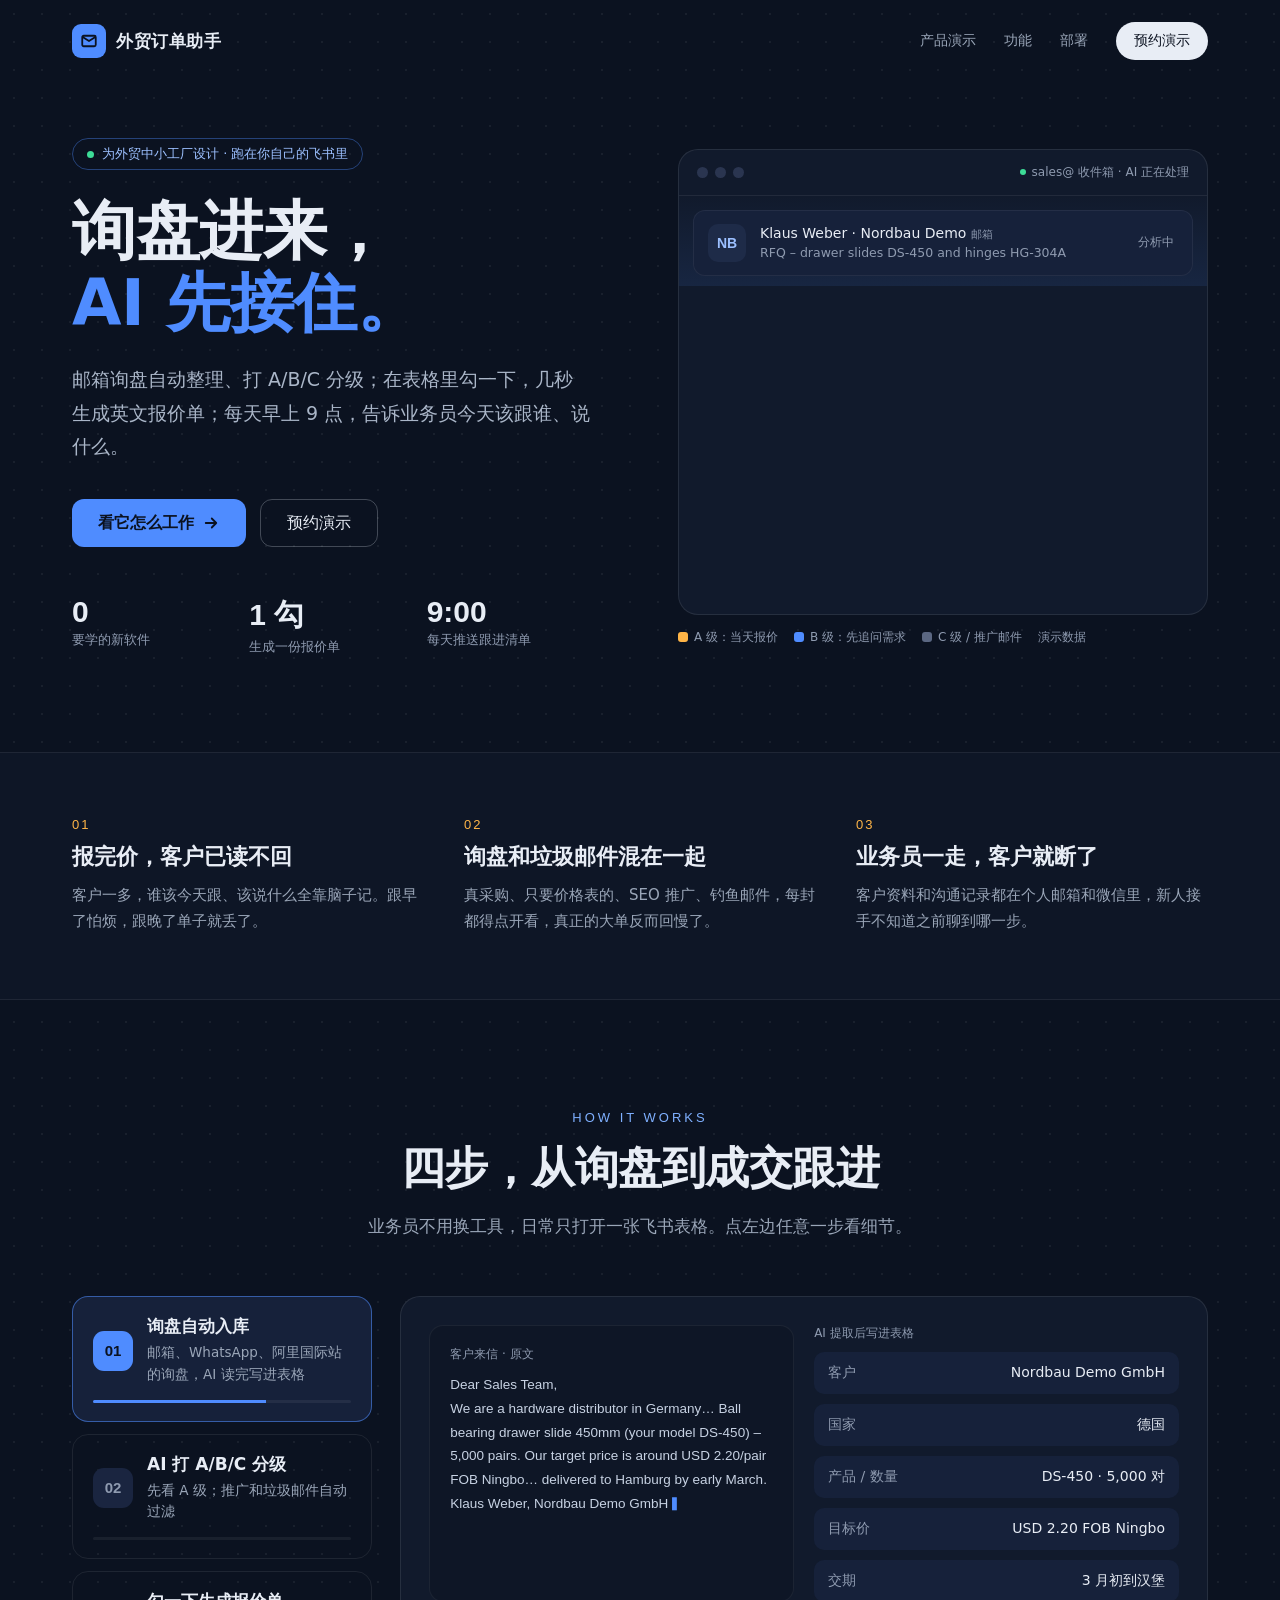
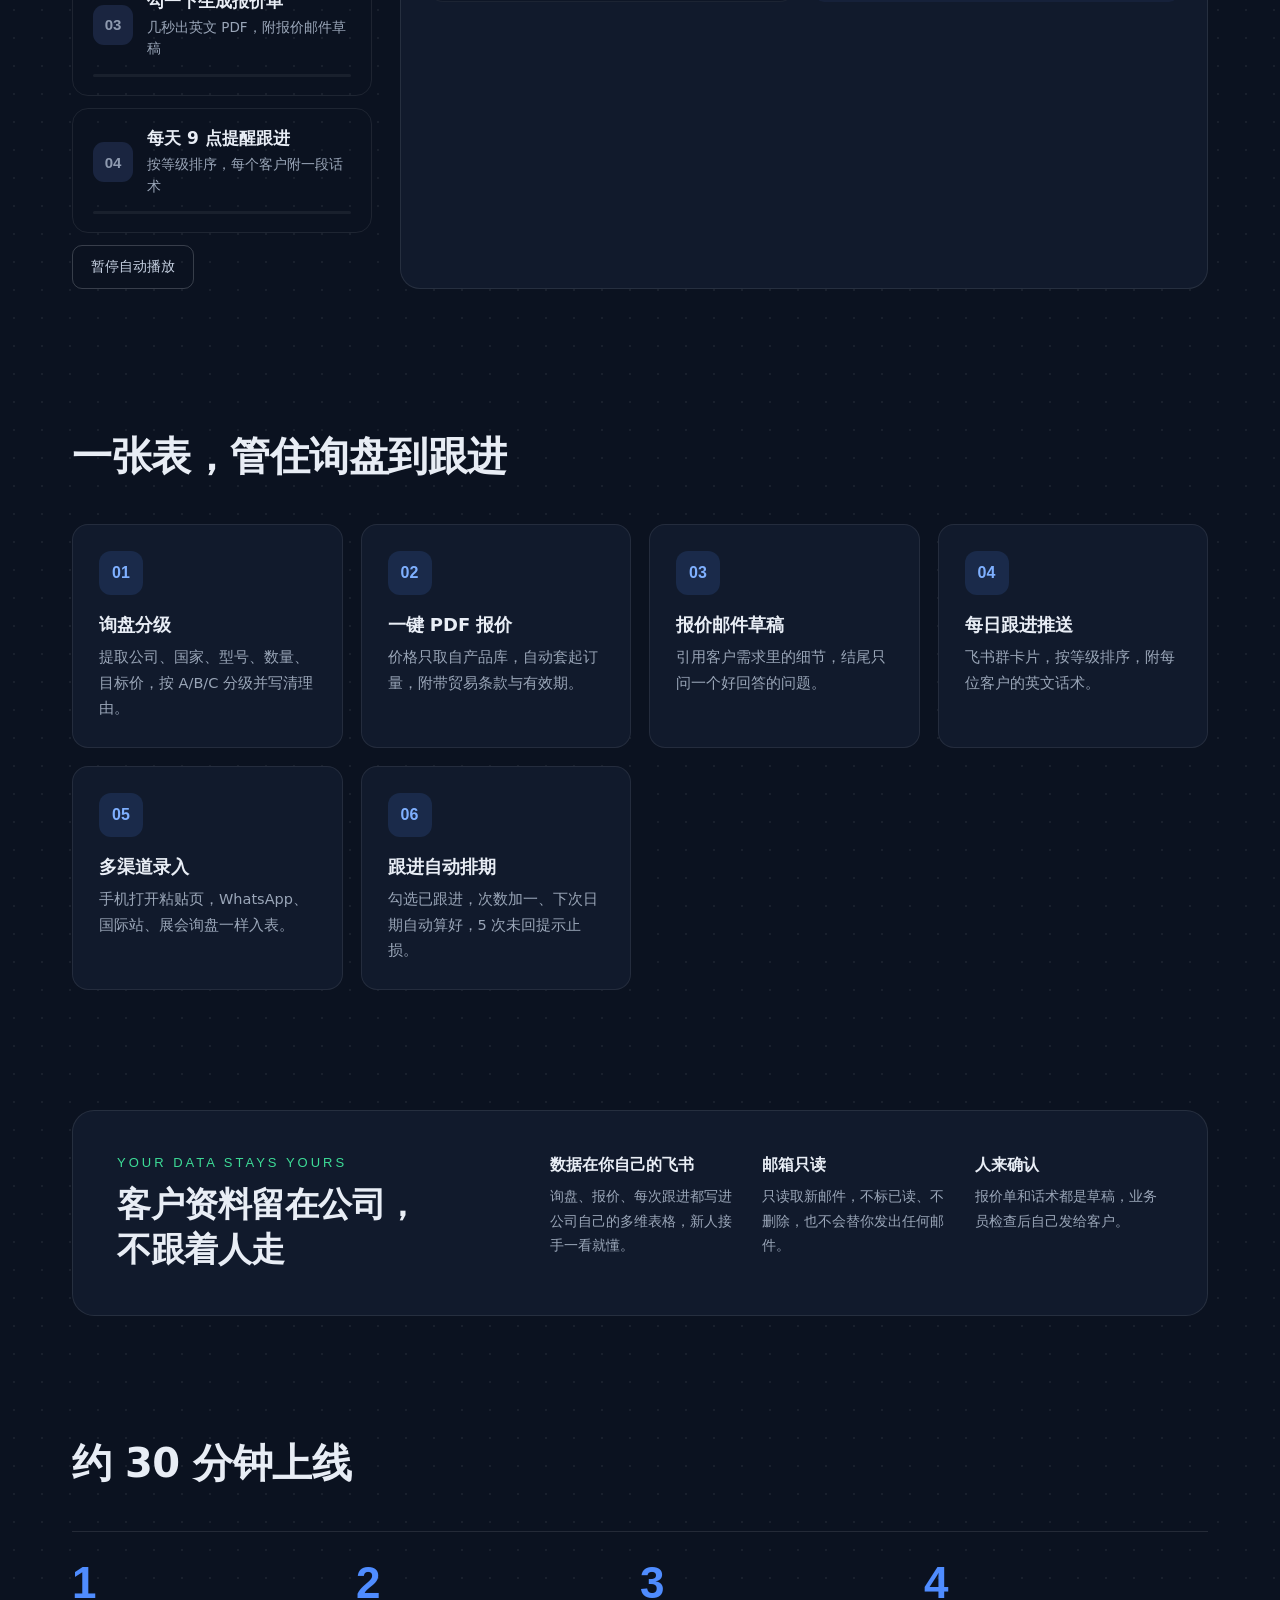
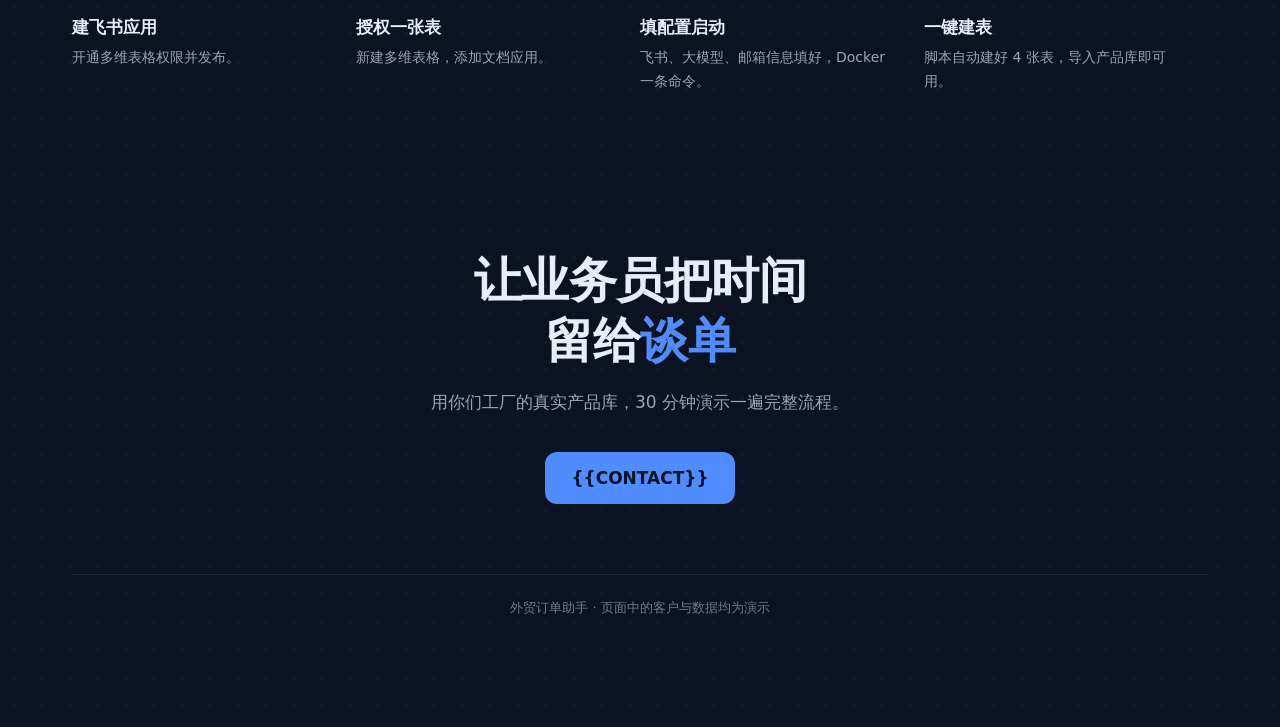
==== app/static/index.html @ a72f0535 "新增产品展示页：首页 / 带动画演示 - app/static/index.html：深色落地页，收件箱实时分级动画、四步自动轮播演示 - 服务根路径 / 直接返回展示页，无需 token - 国内服" ====
<!doctype html>
<html lang="zh-CN">
<head>
<meta charset="utf-8">
<meta name="viewport" content="width=device-width,initial-scale=1">
<title>外贸订单助手 · 询盘分级、一键报价、每日跟进</title>
<meta name="description" content="外贸中小工厂的 AI 订单助手：询盘自动分级、一键生成英文报价单、每天推送跟进提醒，数据留在你自己的飞书。">
<style>
*{box-sizing:border-box}
body{margin:0;background:#0B1220;color:#E8EDF5;font-family:"PingFang SC","Hiragino Sans GB","Microsoft YaHei","Noto Sans SC",system-ui,sans-serif;-webkit-font-smoothing:antialiased}
.num{font-family:"SF Pro Display","Segoe UI",Roboto,"Helvetica Neue",Arial,sans-serif}
a{color:#7FB0FF}
.wrap{max-width:1200px;margin:0 auto;padding-left:32px;padding-right:32px}
.bg{background-image:radial-gradient(rgba(255,255,255,.06) 1px,transparent 1px);background-size:28px 28px}
.muted{color:#9AA6B8}
.card{background:#111A2C;border:1px solid rgba(255,255,255,.09);border-radius:20px}
.btn{display:inline-flex;align-items:center;gap:8px;min-height:48px;padding:0 26px;border-radius:12px;text-decoration:none;font-weight:700;font-size:16px}
.btn-primary{background:#4F8CFF;color:#0B1220}
.btn-ghost{border:1px solid rgba(232,237,245,.25);color:#E8EDF5;font-weight:500}
h1,h2{margin:0;font-weight:900;letter-spacing:-.5px}
@keyframes rise{from{opacity:0;transform:translateY(14px)}to{opacity:1;transform:none}}
@keyframes pop{0%{opacity:0;transform:scale(.6)}70%{transform:scale(1.12)}100%{opacity:1;transform:scale(1)}}
@keyframes pulse{0%,100%{opacity:1}50%{opacity:.35}}
@keyframes scan{0%{transform:translateY(-100%)}100%{transform:translateY(420%)}}
@keyframes blink{0%,100%{opacity:1}50%{opacity:0}}
.rise{animation:rise .55s cubic-bezier(.2,.8,.2,1) both}
.pop{animation:pop .45s cubic-bezier(.2,.8,.2,1) both}
.live{animation:pulse 1.6s ease-in-out infinite}
.caret{animation:blink 1s step-end infinite}
.dot{width:7px;height:7px;border-radius:50%;background:#3DDC97;display:inline-block}
.badge{flex:none;min-width:44px;text-align:center;padding:5px 10px;border-radius:8px;font-weight:700;font-size:13px}
.lv-A{background:#FFB547;color:#2A1A00}.lv-B{background:#4F8CFF;color:#06142E}.lv-C{background:#5B6782;color:#E8EDF5}.lv-X{background:#2A3550;color:#AAB6C8}
.mail{display:flex;align-items:center;gap:14px;padding:13px 14px;border-radius:12px;background:#16213A;border:1px solid rgba(255,255,255,.06)}
.ava{width:38px;height:38px;flex:none;border-radius:10px;background:#1E2B48;color:#9CC0FF;display:flex;align-items:center;justify-content:center;font-weight:700;font-size:14px}
.ell{white-space:nowrap;overflow:hidden;text-overflow:ellipsis}
.step{display:block;width:100%;min-height:44px;text-align:left;cursor:pointer;font-family:inherit;padding:18px 20px;border-radius:16px;background:transparent;border:1px solid rgba(255,255,255,.08);color:inherit;transition:background .3s,border-color .3s}
.step.on{background:#16213A;border-color:rgba(79,140,255,.55)}
.step .n{flex:none;width:40px;height:40px;border-radius:11px;display:flex;align-items:center;justify-content:center;font-weight:700;font-size:15px;background:#1A2540;color:#8F9BB0}
.step.on .n{background:#4F8CFF;color:#0B1220}
.bar{margin-top:14px;height:3px;border-radius:3px;background:rgba(255,255,255,.06);overflow:hidden}
.bar i{display:block;height:100%;width:0;background:#4F8CFF;transition:width .6s linear}
.kv{display:flex;justify-content:space-between;gap:12px;padding:12px 14px;background:#16213A;border-radius:10px;font-size:14px}
.row{display:grid;grid-template-columns:2.2fr .7fr 1fr 2.6fr;gap:12px;align-items:center;padding:13px 16px;font-size:13.5px;border-top:1px solid rgba(255,255,255,.06)}
.lvl{display:inline-block;min-width:28px;text-align:center;padding:2px 8px;border-radius:6px;font-weight:700;font-size:12px}
.feat{background:#111A2C;border:1px solid rgba(255,255,255,.08);border-radius:16px;padding:26px}
.feat .k{width:44px;height:44px;border-radius:12px;background:rgba(79,140,255,.14);color:#7FB0FF;display:flex;align-items:center;justify-content:center;font-weight:700}
.grid-auto{display:grid;gap:18px;grid-template-columns:repeat(auto-fit,minmax(260px,1fr))}
.screen{display:none}.screen.on{display:block}
@media (max-width:640px){h1{font-size:42px!important}.hide-sm{display:none}}
</style>
</head>
<body>
<div class="bg">

<header class="wrap" style="padding-top:22px;padding-bottom:22px;display:flex;flex-wrap:wrap;align-items:center;justify-content:space-between;gap:16px">
  <div style="display:flex;align-items:center;gap:10px">
    <div style="width:34px;height:34px;border-radius:9px;background:#4F8CFF;display:flex;align-items:center;justify-content:center">
      <svg width="18" height="18" viewBox="0 0 24 24" fill="none" stroke="#0B1220" stroke-width="2.4" stroke-linecap="round" stroke-linejoin="round" aria-hidden="true"><path d="M4 7l8 5 8-5"/><rect x="3" y="5" width="18" height="14" rx="2"/></svg>
    </div>
    <span style="font-weight:700;font-size:17px;letter-spacing:.5px">外贸订单助手</span>
  </div>
  <nav style="display:flex;flex-wrap:wrap;align-items:center;gap:28px;font-size:14px">
    <a class="hide-sm" href="#demo" style="color:#9AA6B8;text-decoration:none">产品演示</a>
    <a class="hide-sm" href="#features" style="color:#9AA6B8;text-decoration:none">功能</a>
    <a class="hide-sm" href="#deploy" style="color:#9AA6B8;text-decoration:none">部署</a>
    <a href="#contact" style="color:#0B1220;background:#E8EDF5;text-decoration:none;padding:10px 18px;border-radius:999px;font-weight:500">预约演示</a>
  </nav>
</header>

<section class="wrap" style="padding-top:56px;padding-bottom:96px;display:flex;flex-wrap:wrap;align-items:center;gap:56px">
  <div style="flex:1 1 460px;min-width:0">
    <div class="rise" style="display:inline-flex;align-items:center;gap:8px;padding:6px 14px;border:1px solid rgba(79,140,255,.4);border-radius:999px;font-size:13px;color:#9CC0FF">
      <span class="dot live"></span>为外贸中小工厂设计 · 跑在你自己的飞书里
    </div>
    <h1 class="rise" style="margin-top:26px;font-size:64px;line-height:1.12;animation-delay:.08s">询盘进来，<br><span style="color:#4F8CFF">AI 先接住。</span></h1>
    <p class="rise muted" style="margin:24px 0 0;font-size:19px;line-height:1.75;max-width:520px;color:#AAB6C8;animation-delay:.16s">邮箱询盘自动整理、打 A/B/C 分级；在表格里勾一下，几秒生成英文报价单；每天早上 9 点，告诉业务员今天该跟谁、说什么。</p>
    <div class="rise" style="display:flex;flex-wrap:wrap;gap:14px;margin-top:36px;animation-delay:.24s">
      <a class="btn btn-primary" href="#demo">看它怎么工作
        <svg width="18" height="18" viewBox="0 0 24 24" fill="none" stroke="currentColor" stroke-width="2.4" stroke-linecap="round" stroke-linejoin="round" aria-hidden="true"><path d="M5 12h14M13 6l6 6-6 6"/></svg></a>
      <a class="btn btn-ghost" href="#contact">预约演示</a>
    </div>
    <div class="rise" style="display:grid;grid-template-columns:repeat(3,minmax(0,1fr));gap:12px;margin-top:48px;max-width:520px;animation-delay:.32s">
      <div><div class="num" style="font-size:30px;font-weight:700">0</div><div style="font-size:13px;color:#8F9BB0;margin-top:2px">要学的新软件</div></div>
      <div><div class="num" style="font-size:30px;font-weight:700">1 勾</div><div style="font-size:13px;color:#8F9BB0;margin-top:2px">生成一份报价单</div></div>
      <div><div class="num" style="font-size:30px;font-weight:700">9:00</div><div style="font-size:13px;color:#8F9BB0;margin-top:2px">每天推送跟进清单</div></div>
    </div>
  </div>

  <div style="flex:1 1 440px;min-width:0">
    <div class="card" style="position:relative;overflow:hidden">
      <div style="display:flex;align-items:center;justify-content:space-between;padding:14px 18px;border-bottom:1px solid rgba(255,255,255,.07)">
        <div style="display:flex;gap:7px"><span style="width:11px;height:11px;border-radius:50%;background:#2A3550"></span><span style="width:11px;height:11px;border-radius:50%;background:#2A3550"></span><span style="width:11px;height:11px;border-radius:50%;background:#2A3550"></span></div>
        <div style="font-size:12px;color:#8F9BB0;display:flex;align-items:center;gap:6px"><span class="dot live" style="width:6px;height:6px"></span>sales@ 收件箱 · AI 正在处理</div>
      </div>
      <div style="position:relative;padding:14px;min-height:418px">
        <div style="position:absolute;left:0;right:0;top:0;height:90px;background:linear-gradient(180deg,rgba(79,140,255,0) 0%,rgba(79,140,255,.10) 100%);animation:scan 3.2s linear infinite;pointer-events:none"></div>
        <div id="inbox" style="display:flex;flex-direction:column;gap:10px"></div>
      </div>
    </div>
    <div style="display:flex;flex-wrap:wrap;gap:16px;margin-top:14px;font-size:12px;color:#8F9BB0">
      <span style="display:inline-flex;align-items:center;gap:6px"><span style="width:10px;height:10px;border-radius:3px;background:#FFB547"></span>A 级：当天报价</span>
      <span style="display:inline-flex;align-items:center;gap:6px"><span style="width:10px;height:10px;border-radius:3px;background:#4F8CFF"></span>B 级：先追问需求</span>
      <span style="display:inline-flex;align-items:center;gap:6px"><span style="width:10px;height:10px;border-radius:3px;background:#5B6782"></span>C 级 / 推广邮件</span>
      <span>演示数据</span>
    </div>
  </div>
</section>

<section style="border-top:1px solid rgba(255,255,255,.07);border-bottom:1px solid rgba(255,255,255,.07);background:#0E1626">
  <div class="wrap" style="padding-top:64px;padding-bottom:64px;display:grid;grid-template-columns:repeat(auto-fit,minmax(260px,1fr));gap:40px">
    <div><div class="num" style="font-size:13px;color:#FFB547;letter-spacing:2px">01</div><div style="font-size:22px;font-weight:700;margin-top:10px">报完价，客户已读不回</div><p class="muted" style="margin:10px 0 0;font-size:15px;line-height:1.75">客户一多，谁该今天跟、该说什么全靠脑子记。跟早了怕烦，跟晚了单子就丢了。</p></div>
    <div><div class="num" style="font-size:13px;color:#FFB547;letter-spacing:2px">02</div><div style="font-size:22px;font-weight:700;margin-top:10px">询盘和垃圾邮件混在一起</div><p class="muted" style="margin:10px 0 0;font-size:15px;line-height:1.75">真采购、只要价格表的、SEO 推广、钓鱼邮件，每封都得点开看，真正的大单反而回慢了。</p></div>
    <div><div class="num" style="font-size:13px;color:#FFB547;letter-spacing:2px">03</div><div style="font-size:22px;font-weight:700;margin-top:10px">业务员一走，客户就断了</div><p class="muted" style="margin:10px 0 0;font-size:15px;line-height:1.75">客户资料和沟通记录都在个人邮箱和微信里，新人接手不知道之前聊到哪一步。</p></div>
  </div>
</section>

<section id="demo" class="wrap" style="padding-top:110px;padding-bottom:40px">
  <div style="text-align:center">
    <div class="num" style="font-size:13px;color:#7FB0FF;letter-spacing:3px">HOW IT WORKS</div>
    <h2 style="margin-top:14px;font-size:44px">四步，从询盘到成交跟进</h2>
    <p class="muted" style="margin:14px auto 0;font-size:17px;max-width:620px;line-height:1.7">业务员不用换工具，日常只打开一张飞书表格。点左边任意一步看细节。</p>
  </div>
  <div style="display:flex;flex-wrap:wrap;gap:28px;margin-top:56px">
    <div style="flex:1 1 300px;min-width:0;display:flex;flex-direction:column;gap:12px">
      <div id="steps" style="display:flex;flex-direction:column;gap:12px"></div>
      <button id="autoBtn" type="button" style="align-self:flex-start;min-height:44px;padding:0 18px;border-radius:10px;border:1px solid rgba(232,237,245,.2);background:transparent;color:#C7D2E3;font-family:inherit;font-size:14px;cursor:pointer">暂停自动播放</button>
    </div>
    <div class="card" style="flex:999 1 560px;min-width:0;padding:28px;min-height:470px">

      <div class="screen" data-s="0">
        <div style="display:flex;flex-wrap:wrap;gap:20px">
          <div style="flex:1 1 260px;min-width:0;background:#0E1626;border-radius:14px;padding:20px;border:1px solid rgba(255,255,255,.06)">
            <div style="font-size:12px;color:#8F9BB0">客户来信 · 原文</div>
            <div class="num" style="font-size:13.5px;line-height:1.75;color:#C7D2E3;margin-top:10px">Dear Sales Team,<br>We are a hardware distributor in Germany… Ball bearing drawer slide 450mm (your model DS-450) – 5,000 pairs. Our target price is around USD 2.20/pair FOB Ningbo… delivered to Hamburg by early March.<br>Klaus Weber, Nordbau Demo GmbH<span class="caret" style="color:#4F8CFF">▍</span></div>
          </div>
          <div style="flex:1 1 260px;min-width:0;display:flex;flex-direction:column;gap:10px">
            <div style="font-size:12px;color:#8F9BB0">AI 提取后写进表格</div>
            <div class="kv rise" style="animation-delay:.1s"><span style="color:#8F9BB0">客户</span><span>Nordbau Demo GmbH</span></div>
            <div class="kv rise" style="animation-delay:.2s"><span style="color:#8F9BB0">国家</span><span>德国</span></div>
            <div class="kv rise" style="animation-delay:.3s"><span style="color:#8F9BB0">产品 / 数量</span><span>DS-450 · 5,000 对</span></div>
            <div class="kv rise" style="animation-delay:.4s"><span style="color:#8F9BB0">目标价</span><span>USD 2.20 FOB Ningbo</span></div>
            <div class="kv rise" style="animation-delay:.5s"><span style="color:#8F9BB0">交期</span><span>3 月初到汉堡</span></div>
          </div>
        </div>
      </div>

      <div class="screen" data-s="1">
        <div style="display:flex;justify-content:space-between;align-items:center;flex-wrap:wrap;gap:10px">
          <div style="font-size:12px;color:#8F9BB0">飞书多维表格 ·「询盘客户」</div>
          <div style="font-size:12px;color:#FFB547;display:inline-flex;align-items:center;gap:6px"><span class="dot live" style="width:6px;height:6px;background:#FFB547"></span>A 级询盘已推送到飞书群</div>
        </div>
        <div style="overflow-x:auto;margin-top:14px;border-radius:12px;border:1px solid rgba(255,255,255,.07)">
          <div style="min-width:560px">
            <div class="row" style="border-top:0;font-size:12px;color:#8F9BB0;background:#0E1626"><span>客户公司</span><span>等级</span><span>国家</span><span>AI 摘要</span></div>
            <div id="rows"></div>
          </div>
        </div>
        <div style="margin-top:16px;font-size:13px;color:#8F9BB0">推广、SEO、钓鱼邮件被识别为“非询盘”，不进表。分级标准按行业可调。</div>
      </div>

      <div class="screen" data-s="2">
        <div style="display:flex;flex-wrap:wrap;gap:22px;align-items:flex-start">
          <div style="flex:1 1 220px;min-width:0;display:flex;flex-direction:column;gap:12px">
            <div style="font-size:12px;color:#8F9BB0">在表格里勾选</div>
            <div style="display:flex;align-items:center;gap:12px;padding:14px;background:#16213A;border-radius:12px;border:1px solid rgba(79,140,255,.5)">
              <div class="pop" style="width:22px;height:22px;border-radius:6px;background:#4F8CFF;display:flex;align-items:center;justify-content:center"><svg width="14" height="14" viewBox="0 0 24 24" fill="none" stroke="#0B1220" stroke-width="3.2" stroke-linecap="round" stroke-linejoin="round" aria-hidden="true"><path d="M5 12l5 5 9-10"/></svg></div>
              <span style="font-size:15px;font-weight:500">生成报价单</span>
            </div>
            <div class="rise" style="padding:14px;background:#16213A;border-radius:12px;font-size:13.5px;line-height:1.7;color:#C7D2E3;animation-delay:.25s"><span style="color:#8F9BB0">自动完成：</span><br>按产品库价格报价<br>数量低于起订量自动按起订量<br>PDF 写回表格附件<br>写好英文报价邮件草稿</div>
          </div>
          <div class="rise num" style="flex:2 1 320px;min-width:0;background:#fff;color:#1D2433;border-radius:8px;padding:22px;font-size:12px;animation-delay:.35s">
            <div style="display:flex;justify-content:space-between;align-items:flex-start;gap:12px">
              <div><div style="color:#1F3A5F;font-weight:700;font-size:15px">Demo Hardware Co., Ltd.</div><div style="color:#5B6573;margin-top:2px">Ningbo, China</div></div>
              <div style="color:#1F3A5F;font-weight:700;font-size:20px">QUOTATION</div>
            </div>
            <div style="height:2px;background:#1F3A5F;margin:12px 0"></div>
            <div style="display:flex;justify-content:space-between;color:#5B6573;gap:8px;flex-wrap:wrap"><span>To: Nordbau Demo Handel GmbH</span><span>No. Q20261119-001</span></div>
            <div style="margin-top:12px">
              <div style="display:grid;grid-template-columns:1fr 2fr 1fr 1fr;gap:8px;background:#1F3A5F;color:#fff;padding:7px 8px"><span>Model</span><span>Description</span><span style="text-align:right">Qty</span><span style="text-align:right">Amount</span></div>
              <div style="display:grid;grid-template-columns:1fr 2fr 1fr 1fr;gap:8px;padding:7px 8px;border-bottom:1px solid #D5DBE3"><span>HG-304A</span><span>Door hinge 4"</span><span style="text-align:right">8,000</span><span style="text-align:right">6,880.00</span></div>
              <div style="display:grid;grid-template-columns:1fr 2fr 1fr 1fr;gap:8px;padding:7px 8px;background:#EEF2F7"><span>DS-450</span><span>Drawer slide 450mm</span><span style="text-align:right">5,000</span><span style="text-align:right">11,750.00</span></div>
              <div style="display:flex;justify-content:flex-end;gap:18px;padding:10px 8px 0;font-weight:700;color:#1F3A5F;font-size:14px"><span>TOTAL</span><span>USD 18,630.00</span></div>
            </div>
          </div>
        </div>
      </div>

      <div class="screen" data-s="3">
        <div style="display:flex;flex-wrap:wrap;gap:28px;align-items:center;justify-content:center">
          <div style="flex:0 0 300px;max-width:100%;background:#05080F;border-radius:34px;padding:12px;border:1px solid rgba(255,255,255,.12)">
            <div style="background:#F4F6FA;border-radius:24px;padding:16px 14px;min-height:380px;color:#1D2433">
              <div style="font-size:11px;color:#5B6573;text-align:center">飞书 · 外贸团队群</div>
              <div class="rise" style="margin-top:12px;background:#fff;border-radius:12px;overflow:hidden;border:1px solid #E3E8F0;animation-delay:.15s">
                <div style="background:#185FA5;color:#fff;padding:9px 12px;font-size:13px;font-weight:700"><span id="today">今日</span> 跟进提醒</div>
                <div style="padding:10px 12px;font-size:12px;line-height:1.6">
                  <div style="font-weight:700">今天要跟进 3 位客户</div>
                  <div style="margin-top:8px;font-weight:700">1. Lumière Maison Demo</div>
                  <div style="color:#5B6573">法国 · A级 · 已3天未联系</div>
                  <div class="num" style="color:#3A4352;background:#F1F4F9;border-radius:6px;padding:6px 8px;margin-top:4px">Our production slot for next month is filling up — shall I reserve capacity for you?</div>
                  <div style="margin-top:8px;font-weight:700">2. Gulf Build Demo</div>
                  <div style="color:#5B6573">阿联酋 · B级 · 第2次 · 送样品</div>
                  <div style="margin-top:8px;font-weight:700">3. Polska Meble Demo <span style="background:#FCEBEB;color:#791F1F;border-radius:999px;padding:1px 7px;font-size:11px">建议止损</span></div>
                </div>
              </div>
            </div>
          </div>
          <div style="flex:1 1 260px;min-width:0">
            <div style="font-size:26px;font-weight:900;line-height:1.35">每次跟进，都给客户<br><span style="color:#FFB547">一个新的回复理由</span></div>
            <p class="muted" style="font-size:15px;line-height:1.8;margin:14px 0 0">不发 “Any update?”。第 1 次提产能排期，第 2 次送样品，第 3 次给小批量试单；5 次没回，礼貌收尾、转入低频维护。</p>
            <p class="muted" style="font-size:15px;line-height:1.8;margin:10px 0 0">跟进完在表格里勾“已跟进”，下次日期自动排好：A 级 2/3/5/7/10 天。</p>
          </div>
        </div>
      </div>

    </div>
  </div>
</section>

<section id="features" class="wrap" style="padding-top:100px;padding-bottom:40px">
  <h2 style="font-size:40px">一张表，管住询盘到跟进</h2>
  <div class="grid-auto" style="margin-top:40px">
    <div class="feat"><div class="k num">01</div><div style="font-size:18px;font-weight:700;margin-top:18px">询盘分级</div><div class="muted" style="font-size:14.5px;line-height:1.75;margin-top:8px">提取公司、国家、型号、数量、目标价，按 A/B/C 分级并写清理由。</div></div>
    <div class="feat"><div class="k num">02</div><div style="font-size:18px;font-weight:700;margin-top:18px">一键 PDF 报价</div><div class="muted" style="font-size:14.5px;line-height:1.75;margin-top:8px">价格只取自产品库，自动套起订量，附带贸易条款与有效期。</div></div>
    <div class="feat"><div class="k num">03</div><div style="font-size:18px;font-weight:700;margin-top:18px">报价邮件草稿</div><div class="muted" style="font-size:14.5px;line-height:1.75;margin-top:8px">引用客户需求里的细节，结尾只问一个好回答的问题。</div></div>
    <div class="feat"><div class="k num">04</div><div style="font-size:18px;font-weight:700;margin-top:18px">每日跟进推送</div><div class="muted" style="font-size:14.5px;line-height:1.75;margin-top:8px">飞书群卡片，按等级排序，附每位客户的英文话术。</div></div>
    <div class="feat"><div class="k num">05</div><div style="font-size:18px;font-weight:700;margin-top:18px">多渠道录入</div><div class="muted" style="font-size:14.5px;line-height:1.75;margin-top:8px">手机打开粘贴页，WhatsApp、国际站、展会询盘一样入表。</div></div>
    <div class="feat"><div class="k num">06</div><div style="font-size:18px;font-weight:700;margin-top:18px">跟进自动排期</div><div class="muted" style="font-size:14.5px;line-height:1.75;margin-top:8px">勾选已跟进，次数加一、下次日期自动算好，5 次未回提示止损。</div></div>
  </div>
</section>

<section class="wrap" style="padding-top:80px;padding-bottom:40px">
  <div class="card" style="border-radius:22px;padding:44px;display:flex;flex-wrap:wrap;gap:36px">
    <div style="flex:1 1 300px;min-width:0">
      <div class="num" style="font-size:13px;color:#3DDC97;letter-spacing:3px">YOUR DATA STAYS YOURS</div>
      <h2 style="margin-top:12px;font-size:34px;line-height:1.3">客户资料留在公司，<br>不跟着人走</h2>
    </div>
    <div style="flex:2 1 420px;min-width:0;display:grid;grid-template-columns:repeat(auto-fit,minmax(180px,1fr));gap:24px">
      <div><div style="font-size:16px;font-weight:700">数据在你自己的飞书</div><div class="muted" style="font-size:14px;line-height:1.75;margin-top:8px">询盘、报价、每次跟进都写进公司自己的多维表格，新人接手一看就懂。</div></div>
      <div><div style="font-size:16px;font-weight:700">邮箱只读</div><div class="muted" style="font-size:14px;line-height:1.75;margin-top:8px">只读取新邮件，不标已读、不删除，也不会替你发出任何邮件。</div></div>
      <div><div style="font-size:16px;font-weight:700">人来确认</div><div class="muted" style="font-size:14px;line-height:1.75;margin-top:8px">报价单和话术都是草稿，业务员检查后自己发给客户。</div></div>
    </div>
  </div>
</section>

<section id="deploy" class="wrap" style="padding-top:80px;padding-bottom:40px">
  <h2 style="font-size:40px">约 30 分钟上线</h2>
  <div style="display:grid;grid-template-columns:repeat(auto-fit,minmax(230px,1fr));margin-top:40px;border-top:1px solid rgba(255,255,255,.1)">
    <div style="padding:26px 24px 26px 0"><div class="num" style="font-size:44px;font-weight:700;color:#4F8CFF">1</div><div style="font-size:17px;font-weight:700;margin-top:8px">建飞书应用</div><div class="muted" style="font-size:14px;line-height:1.75;margin-top:6px">开通多维表格权限并发布。</div></div>
    <div style="padding:26px 24px 26px 0"><div class="num" style="font-size:44px;font-weight:700;color:#4F8CFF">2</div><div style="font-size:17px;font-weight:700;margin-top:8px">授权一张表</div><div class="muted" style="font-size:14px;line-height:1.75;margin-top:6px">新建多维表格，添加文档应用。</div></div>
    <div style="padding:26px 24px 26px 0"><div class="num" style="font-size:44px;font-weight:700;color:#4F8CFF">3</div><div style="font-size:17px;font-weight:700;margin-top:8px">填配置启动</div><div class="muted" style="font-size:14px;line-height:1.75;margin-top:6px">飞书、大模型、邮箱信息填好，Docker 一条命令。</div></div>
    <div style="padding:26px 24px 26px 0"><div class="num" style="font-size:44px;font-weight:700;color:#4F8CFF">4</div><div style="font-size:17px;font-weight:700;margin-top:8px">一键建表</div><div class="muted" style="font-size:14px;line-height:1.75;margin-top:6px">脚本自动建好 4 张表，导入产品库即可用。</div></div>
  </div>
</section>

<section id="contact" class="wrap" style="padding-top:90px;padding-bottom:110px;text-align:center">
  <h2 style="font-size:48px;line-height:1.25">让业务员把时间<br>留给<span style="color:#4F8CFF">谈单</span></h2>
  <p class="muted" style="margin:18px auto 0;font-size:17px;max-width:560px;line-height:1.75">用你们工厂的真实产品库，30 分钟演示一遍完整流程。</p>
  <div style="display:flex;justify-content:center;flex-wrap:wrap;gap:14px;margin-top:34px">
    <a class="btn btn-primary" href="#demo" style="min-height:52px;font-size:17px">{{CONTACT}}</a>
  </div>
  <div style="margin-top:70px;padding-top:24px;border-top:1px solid rgba(255,255,255,.07);font-size:13px;color:#6F7B90">外贸订单助手 · 页面中的客户与数据均为演示</div>
</section>

</div>
<script>
(function () {
  var MAILS = [
    ['NB', 'Klaus Weber · Nordbau Demo', '邮箱', 'RFQ – drawer slides DS-450 and hinges HG-304A', '德国 · DS-450 5,000 对 · 目标价 USD 2.20', 'A', 'A'],
    ['SE', 'Digital Growth Agency', '邮箱', 'Get your website on Google page 1 in 30 days', '推广邮件，已过滤，不进表', '过滤', 'X'],
    ['CK', 'Emma · Coastal Kitchens Demo', '邮箱', 'Soft close hinges inquiry', '澳大利亚 · 缓冲铰链 · 数量未给，先追问', 'B', 'B'],
    ['FA', 'Carlos · Ferretería Andes Demo', 'WhatsApp', 'Aluminum handle PH-128 3000 pcs, CIF San Antonio', '智利 · PH-128 / PH-160 · 要样品', 'A', 'A'],
    ['MK', 'mike.trading.demo@gmail.com', '邮箱', 'price list', '只要价格表，信息很少', 'C', 'C']
  ];
  var STEPS = [
    ['询盘自动入库', '邮箱、WhatsApp、阿里国际站的询盘，AI 读完写进表格'],
    ['AI 打 A/B/C 分级', '先看 A 级；推广和垃圾邮件自动过滤'],
    ['勾一下生成报价单', '几秒出英文 PDF，附报价邮件草稿'],
    ['每天 9 点提醒跟进', '按等级排序，每个客户附一段话术']
  ];
  var ROWS = [
    ['Nordbau Demo Handel GmbH', 'A', '德国', 'DS-450 5000对，目标价 2.20，3月初交货'],
    ['Ferretería Andes Demo', 'A', '智利', 'PH-128 3000个，CIF，要先寄样品'],
    ['HomeFix Demo Supplies', 'B', '英国', 'DS-500 试单 300对，低于起订量'],
    ['Coastal Kitchens Demo', 'B', '澳大利亚', '缓冲铰链，数量未给，先追问'],
    ['mike.trading.demo@gmail', 'C', '—', '只要目录和价格表']
  ];
  function esc(s) { return String(s).replace(/[&<>"]/g, function (c) { return { '&': '&amp;', '<': '&lt;', '>': '&gt;', '"': '&quot;' }[c]; }); }

  var d = new Date();
  document.getElementById('today').textContent = (d.getMonth() + 1) + '月' + d.getDate() + '日';

  var inbox = document.getElementById('inbox');
  var nodes = MAILS.map(function (m) {
    var el = document.createElement('div');
    el.className = 'mail rise';
    el.style.display = 'none';
    el.innerHTML = '<div class="ava num">' + esc(m[0]) + '</div>' +
      '<div style="flex:1;min-width:0"><div class="ell" style="font-size:14px;font-weight:500">' + esc(m[1]) +
      ' <span style="font-size:11px;color:#8F9BB0;font-weight:400">' + esc(m[2]) + '</span></div>' +
      '<div class="ell" style="font-size:12.5px;color:#8F9BB0;margin-top:3px">' + esc(m[3]) + '</div>' +
      '<div class="ai rise" style="font-size:12px;color:#C7D2E3;margin-top:6px;display:none">' + esc(m[4]) + '</div></div>' +
      '<div class="wait live" style="width:44px;text-align:center;font-size:12px;color:#8F9BB0">分析中</div>' +
      '<div class="badge pop num lv-' + m[6] + '" style="display:none">' + esc(m[5]) + '</div>';
    inbox.appendChild(el);
    return el;
  });

  document.getElementById('rows').innerHTML = ROWS.map(function (r, i) {
    return '<div class="row rise" style="animation-delay:' + (i * 0.09) + 's"><span class="ell">' + esc(r[0]) +
      '</span><span><span class="lvl num lv-' + r[1] + '">' + r[1] + '</span></span><span style="color:#C7D2E3">' +
      esc(r[2]) + '</span><span class="ell" style="color:#9AA6B8">' + esc(r[3]) + '</span></div>';
  }).join('');

  var stepsBox = document.getElementById('steps');
  var stepBtns = STEPS.map(function (s, i) {
    var b = document.createElement('button');
    b.type = 'button';
    b.className = 'step';
    b.innerHTML = '<div style="display:flex;align-items:center;gap:14px"><div class="n num">0' + (i + 1) + '</div>' +
      '<div style="min-width:0"><div style="font-size:17px;font-weight:700">' + esc(s[0]) + '</div>' +
      '<div style="font-size:13.5px;color:#9AA6B8;margin-top:4px;line-height:1.6">' + esc(s[1]) + '</div></div></div>' +
      '<div class="bar"><i></i></div>';
    b.addEventListener('click', function () { auto = false; setStep(i); within = 3; paintBars(); autoBtn.textContent = '继续自动播放'; });
    stepsBox.appendChild(b);
    return b;
  });
  var screens = Array.prototype.slice.call(document.querySelectorAll('.screen'));
  var autoBtn = document.getElementById('autoBtn');
  var step = 0, within = 1, auto = true, tick = 0;

  function restart(el) { el.style.animation = 'none'; void el.offsetWidth; el.style.animation = ''; }
  function setStep(i) {
    step = i;
    stepBtns.forEach(function (b, j) { b.classList.toggle('on', j === i); });
    screens.forEach(function (s) {
      var on = Number(s.getAttribute('data-s')) === i;
      s.classList.toggle('on', on);
      if (on) s.querySelectorAll('.rise,.pop').forEach(restart);
    });
  }
  function paintBars() {
    stepBtns.forEach(function (b, j) {
      var w = j < step ? 100 : j > step ? 0 : (auto ? Math.round(within / 3 * 100) : 100);
      b.querySelector('.bar i').style.width = w + '%';
    });
  }
  autoBtn.addEventListener('click', function () {
    auto = !auto;
    autoBtn.textContent = auto ? '暂停自动播放' : '继续自动播放';
    within = 1; paintBars();
  });

  function paintInbox() {
    var phase = tick % 14;
    nodes.forEach(function (el, i) {
      var shown = phase >= i * 2 + 1, graded = phase >= i * 2 + 2;
      if (shown && el.style.display === 'none') { el.style.display = 'flex'; restart(el); }
      if (!shown) el.style.display = 'none';
      el.querySelector('.wait').style.display = shown && !graded ? 'block' : 'none';
      var badge = el.querySelector('.badge'), ai = el.querySelector('.ai');
      if (graded && badge.style.display === 'none') { badge.style.display = 'block'; ai.style.display = 'block'; restart(badge); restart(ai); }
      if (!graded) { badge.style.display = 'none'; ai.style.display = 'none'; }
    });
  }

  var reduce = window.matchMedia && window.matchMedia('(prefers-reduced-motion: reduce)').matches;
  setStep(0); paintBars(); paintInbox();
  setInterval(function () {
    tick++;
    paintInbox();
    if (auto && !reduce) {
      within++;
      if (within > 3) { within = 1; setStep((step + 1) % 4); }
      paintBars();
    }
  }, 1700);
})();
</script>
</body>
</html>
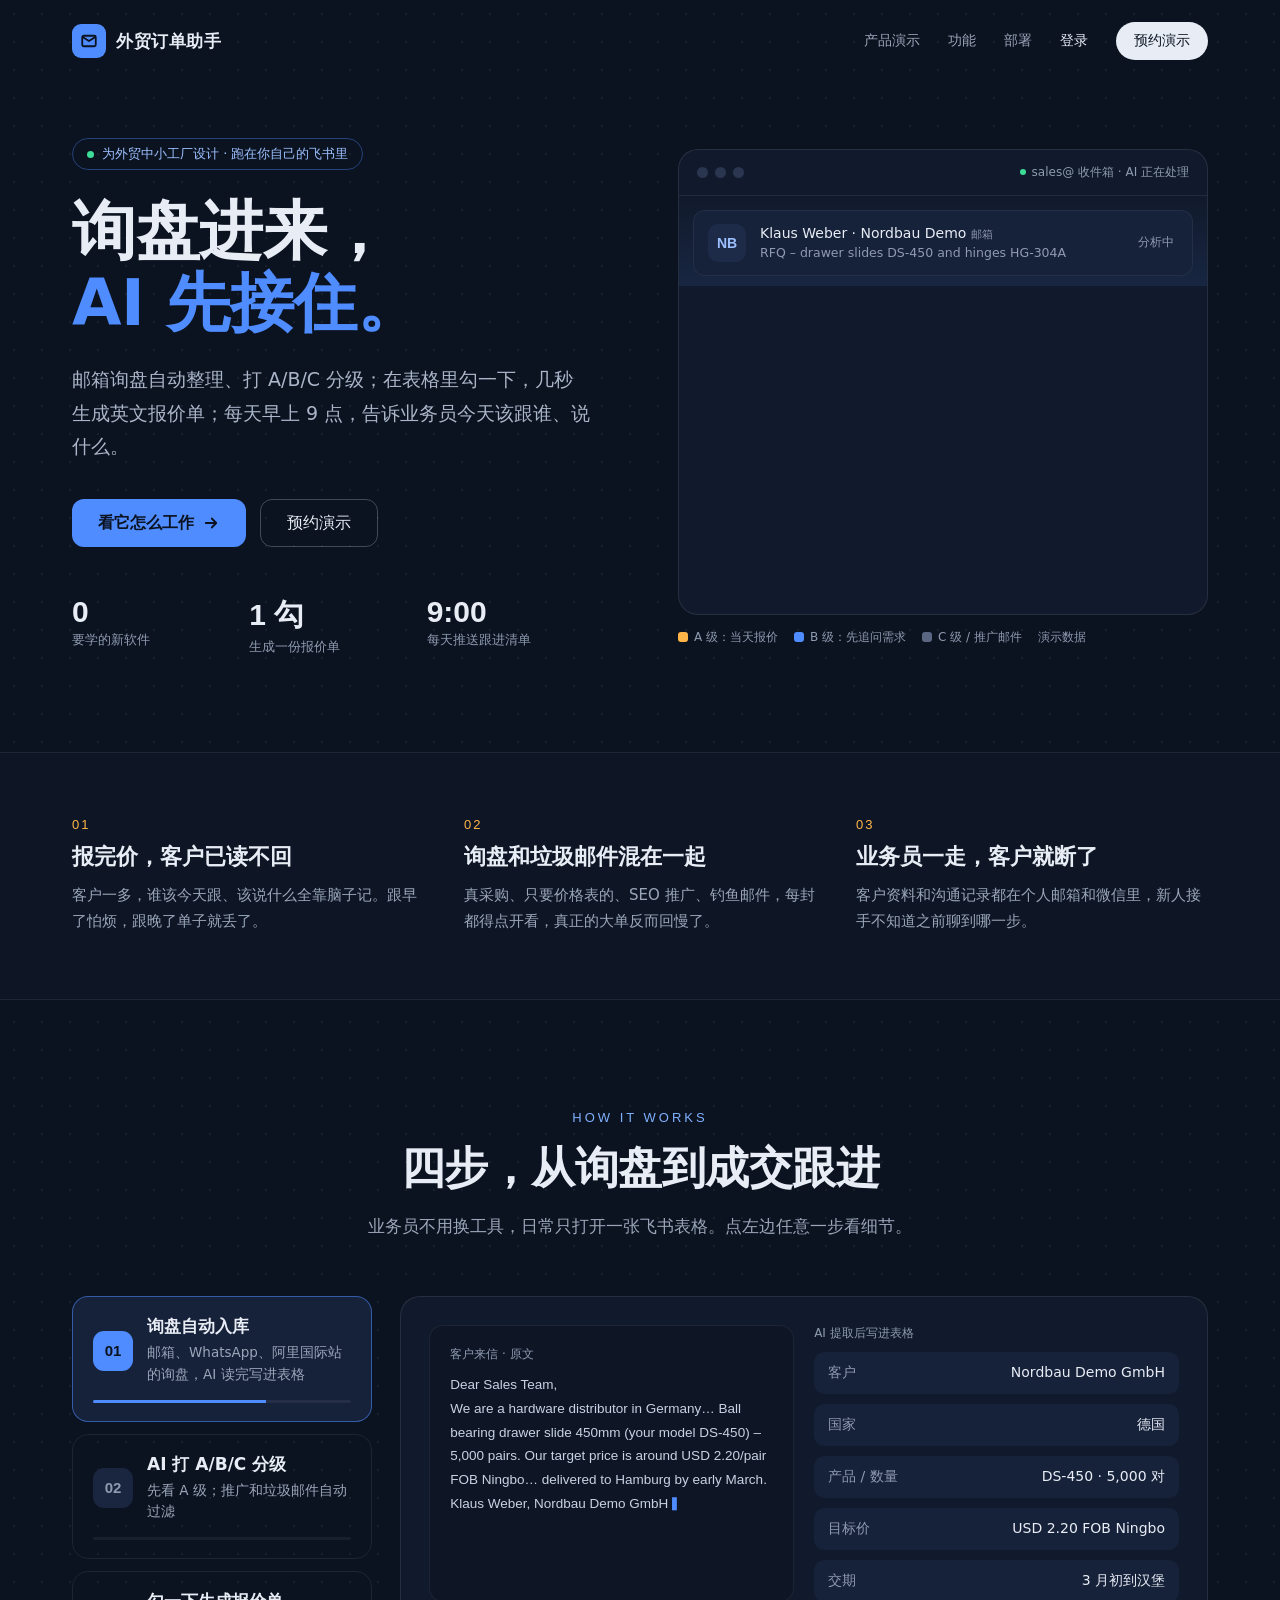
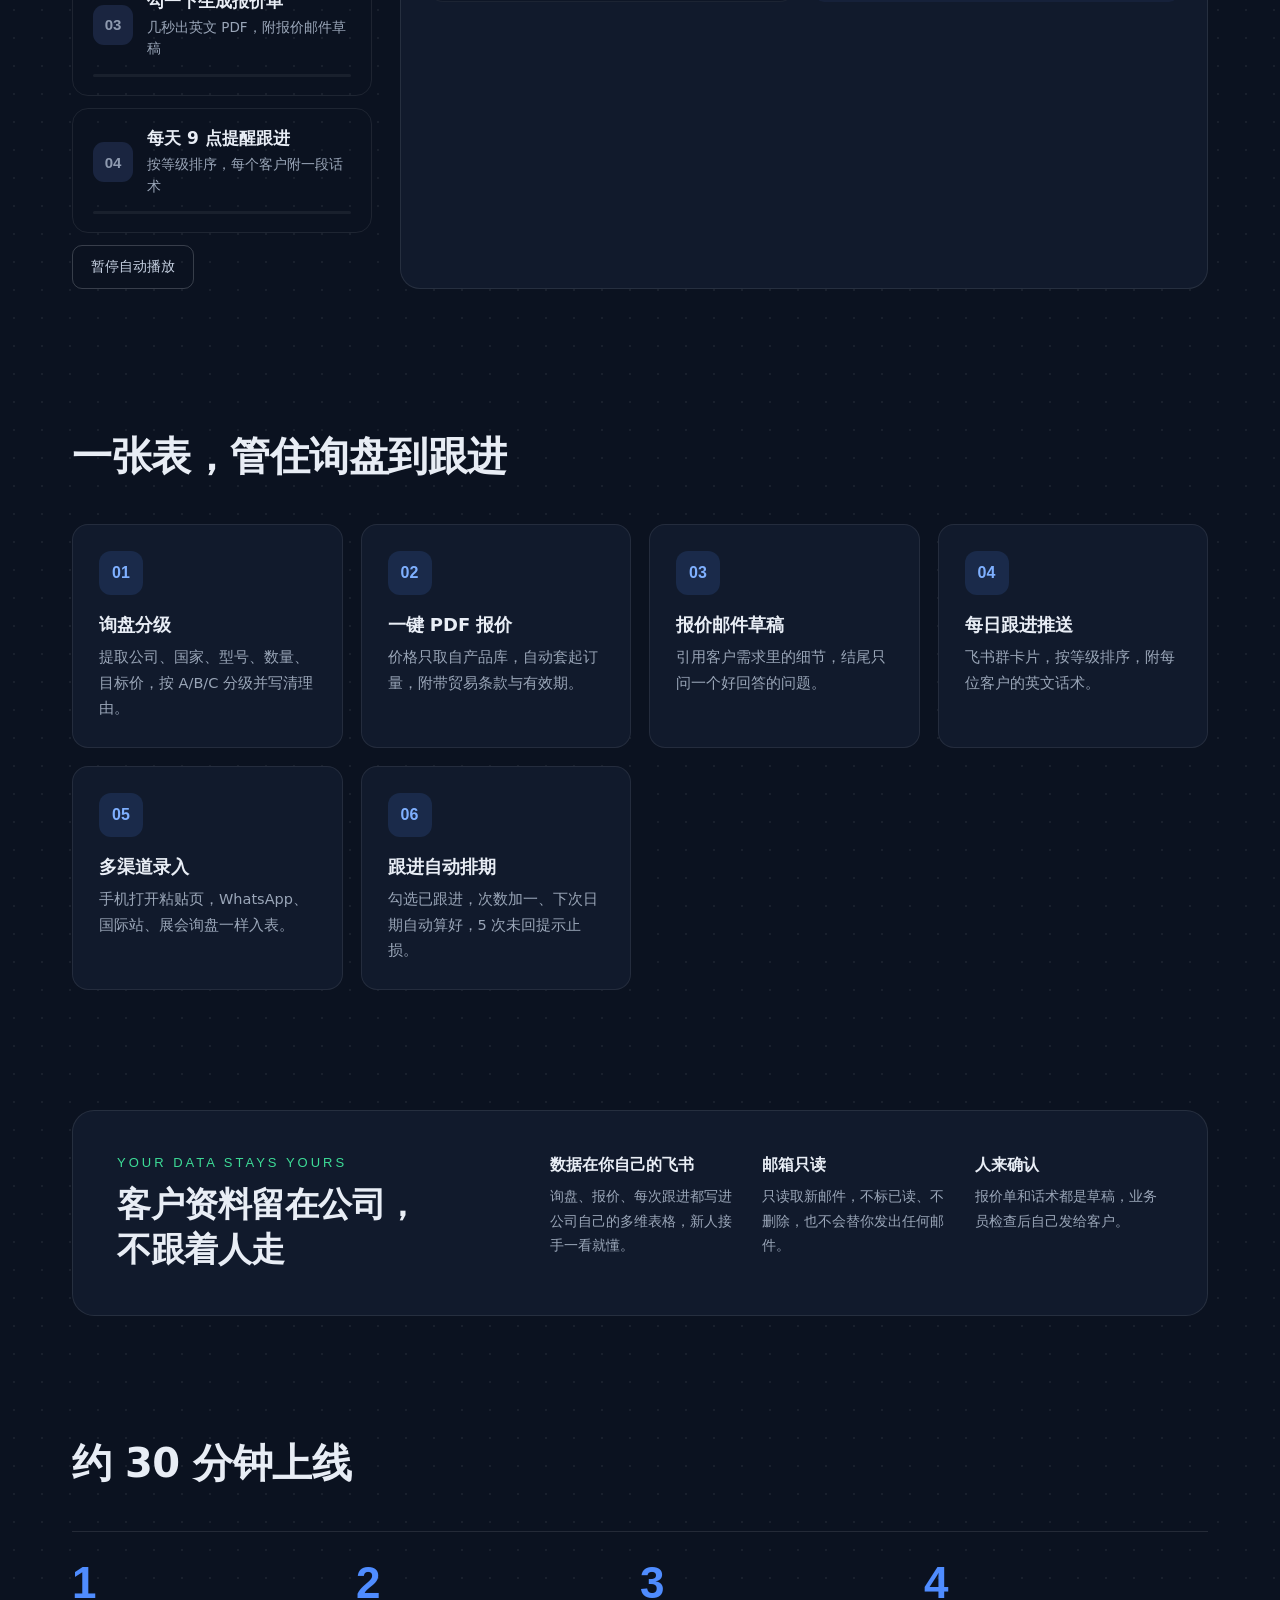
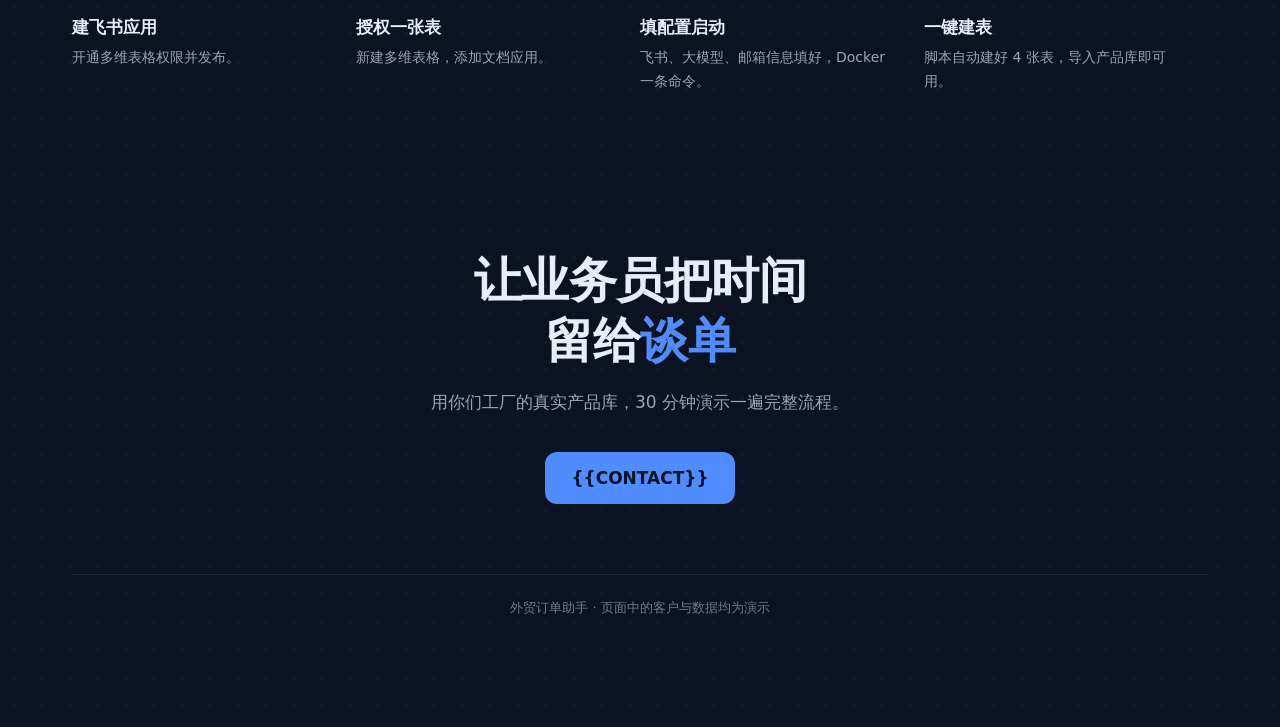
==== commit e88e57db: "网页系统：自带数据库、登录权限、完整操作界面 - 新增 SQLite 存储（app/db.py），接口与飞书客户端一致，业务逻辑无需改动 - 新增网页系统 /app：工作台、询盘客户与详情、录入询盘、" ====
--- a/app/static/index.html
+++ b/app/static/index.html
@@ -63,6 +63,7 @@
     <a class="hide-sm" href="#demo" style="color:#9AA6B8;text-decoration:none">产品演示</a>
     <a class="hide-sm" href="#features" style="color:#9AA6B8;text-decoration:none">功能</a>
     <a class="hide-sm" href="#deploy" style="color:#9AA6B8;text-decoration:none">部署</a>
+    <a href="/app" style="color:#E8EDF5;text-decoration:none">登录</a>
     <a href="#contact" style="color:#0B1220;background:#E8EDF5;text-decoration:none;padding:10px 18px;border-radius:999px;font-weight:500">预约演示</a>
   </nav>
 </header>
